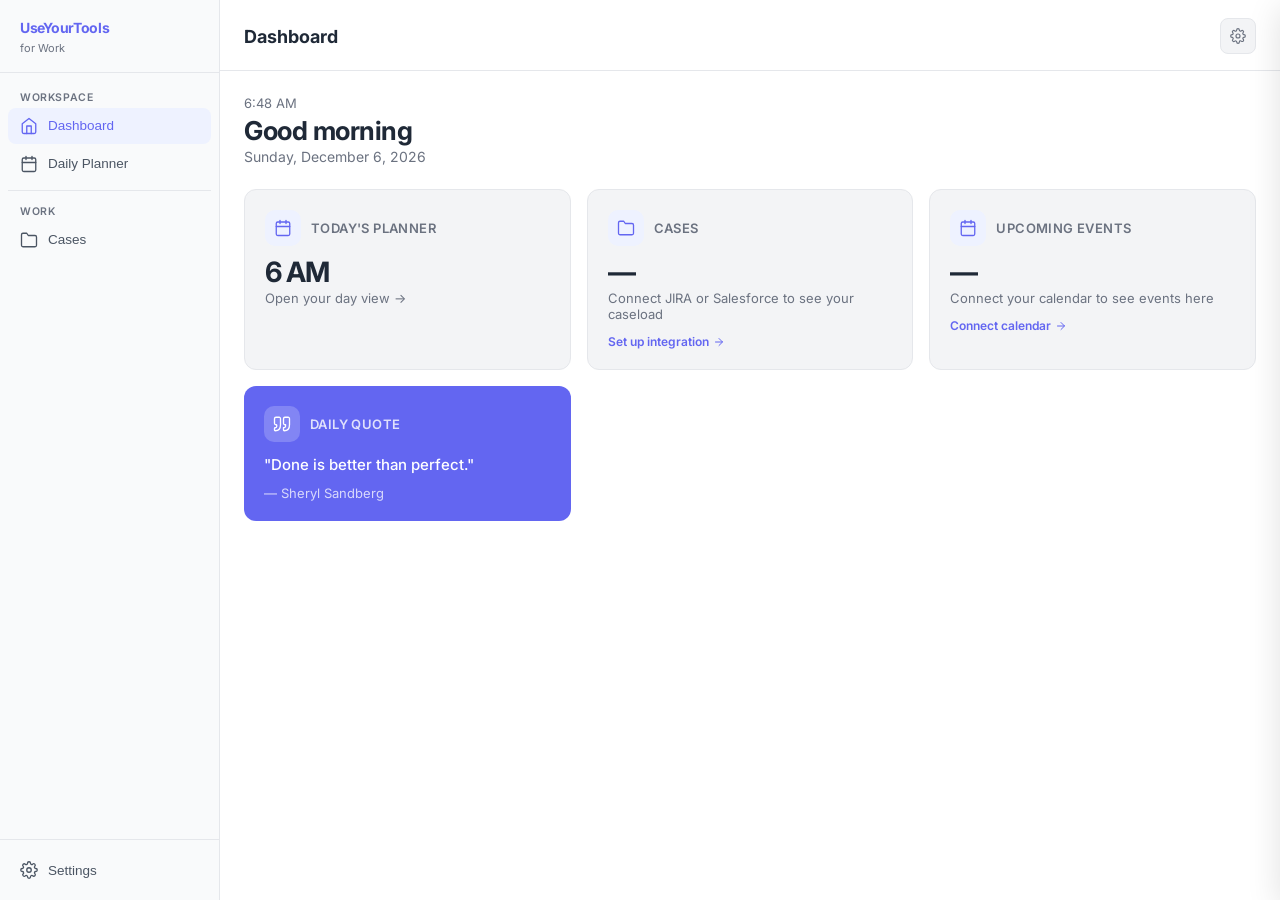
==== index.html @ 3e3adb5d "Initial MVP: Dashboard + Daily Planner" ====
<!DOCTYPE html>
<html lang="en">
<head>
  <meta charset="UTF-8">
  <meta name="viewport" content="width=device-width, initial-scale=1.0">
  <title>UseYourTools for Work</title>
  <meta name="description" content="A workday management tool — daily planner, cases, and calendar in one place.">
  <link rel="preconnect" href="https://fonts.googleapis.com">
  <link rel="preconnect" href="https://fonts.gstatic.com" crossorigin>
  <link href="https://fonts.googleapis.com/css2?family=Inter:wght@300;400;500;600;700&display=swap" rel="stylesheet">
  <link rel="stylesheet" href="css/styles.css">
</head>
<body data-theme="modern" data-dark="false">

<div class="app">

  <!-- =====================================================
       Sidebar Navigation
  ====================================================== -->
  <nav class="sidebar">

    <div class="sidebar-logo">
      <h1>UseYourTools</h1>
      <span>for Work</span>
    </div>

    <div class="sidebar-nav">

      <div class="nav-section-label">Workspace</div>

      <button class="nav-item active" data-screen="dashboard">
        <!-- home icon -->
        <svg viewBox="0 0 24 24"><path d="M3 9l9-7 9 7v11a2 2 0 01-2 2H5a2 2 0 01-2-2z"/><polyline points="9 22 9 12 15 12 15 22"/></svg>
        <span>Dashboard</span>
      </button>

      <button class="nav-item" data-screen="planner">
        <!-- calendar icon -->
        <svg viewBox="0 0 24 24"><rect x="3" y="4" width="18" height="18" rx="2" ry="2"/><line x1="16" y1="2" x2="16" y2="6"/><line x1="8" y1="2" x2="8" y2="6"/><line x1="3" y1="10" x2="21" y2="10"/></svg>
        <span>Daily Planner</span>
      </button>

      <div class="nav-divider"></div>
      <div class="nav-section-label">Work</div>

      <button class="nav-item" data-screen="cases">
        <!-- folder icon -->
        <svg viewBox="0 0 24 24"><path d="M22 19a2 2 0 01-2 2H4a2 2 0 01-2-2V5a2 2 0 012-2h5l2 3h9a2 2 0 012 2z"/></svg>
        <span>Cases</span>
      </button>

    </div>

    <div class="sidebar-bottom">
      <button class="nav-item" id="nav-settings-btn">
        <!-- gear icon -->
        <svg viewBox="0 0 24 24"><circle cx="12" cy="12" r="3"/><path d="M19.4 15a1.65 1.65 0 00.33 1.82l.06.06a2 2 0 010 2.83 2 2 0 01-2.83 0l-.06-.06a1.65 1.65 0 00-1.82-.33 1.65 1.65 0 00-1 1.51V21a2 2 0 01-4 0v-.09A1.65 1.65 0 009 19.4a1.65 1.65 0 00-1.82.33l-.06.06a2 2 0 01-2.83-2.83l.06-.06A1.65 1.65 0 004.68 15a1.65 1.65 0 00-1.51-1H3a2 2 0 010-4h.09A1.65 1.65 0 004.6 9a1.65 1.65 0 00-.33-1.82l-.06-.06a2 2 0 012.83-2.83l.06.06A1.65 1.65 0 009 4.68a1.65 1.65 0 001-1.51V3a2 2 0 014 0v.09a1.65 1.65 0 001 1.51 1.65 1.65 0 001.82-.33l.06-.06a2 2 0 012.83 2.83l-.06.06A1.65 1.65 0 0019.4 9a1.65 1.65 0 001.51 1H21a2 2 0 010 4h-.09a1.65 1.65 0 00-1.51 1z"/></svg>
        <span>Settings</span>
      </button>
    </div>

  </nav>

  <!-- =====================================================
       Main Content
  ====================================================== -->
  <main class="content">

    <!-- Dashboard -->
    <div id="screen-dashboard" class="screen">
      <div class="screen-header">
        <h2>Dashboard</h2>
        <div class="header-actions">
          <button class="icon-btn" id="settings-btn" title="Settings">
            <svg viewBox="0 0 24 24"><circle cx="12" cy="12" r="3"/><path d="M19.4 15a1.65 1.65 0 00.33 1.82l.06.06a2 2 0 010 2.83 2 2 0 01-2.83 0l-.06-.06a1.65 1.65 0 00-1.82-.33 1.65 1.65 0 00-1 1.51V21a2 2 0 01-4 0v-.09A1.65 1.65 0 009 19.4a1.65 1.65 0 00-1.82.33l-.06.06a2 2 0 01-2.83-2.83l.06-.06A1.65 1.65 0 004.68 15a1.65 1.65 0 00-1.51-1H3a2 2 0 010-4h.09A1.65 1.65 0 004.6 9a1.65 1.65 0 00-.33-1.82l-.06-.06a2 2 0 012.83-2.83l.06.06A1.65 1.65 0 009 4.68a1.65 1.65 0 001-1.51V3a2 2 0 014 0v.09a1.65 1.65 0 001 1.51 1.65 1.65 0 001.82-.33l.06-.06a2 2 0 012.83 2.83l-.06.06A1.65 1.65 0 0019.4 9a1.65 1.65 0 001.51 1H21a2 2 0 010 4h-.09a1.65 1.65 0 00-1.51 1z"/></svg>
          </button>
        </div>
      </div>
      <div class="screen-body">
        <div id="dash-content"></div>
      </div>
    </div>

    <!-- Daily Planner -->
    <div id="screen-planner" class="screen">
      <div class="screen-header">
        <h2>Daily Planner</h2>
      </div>
      <!-- Day navigation bar -->
      <div class="planner-nav">
        <button class="planner-nav-btn" id="planner-prev" title="Previous day">
          <svg viewBox="0 0 24 24"><polyline points="15 18 9 12 15 6"/></svg>
        </button>
        <div class="planner-date" id="planner-nav-date">
          <!-- filled by JS -->
        </div>
        <button class="planner-today-btn" id="planner-today-btn">Today</button>
        <button class="planner-nav-btn" id="planner-next" title="Next day">
          <svg viewBox="0 0 24 24"><polyline points="9 18 15 12 9 6"/></svg>
        </button>
      </div>
      <!-- Time blocks -->
      <div class="planner-body" id="planner-blocks">
        <!-- filled by JS -->
      </div>
    </div>

    <!-- Cases (placeholder) -->
    <div id="screen-cases" class="screen">
      <div class="screen-header">
        <h2>Cases</h2>
      </div>
      <div class="coming-soon">
        <div class="coming-soon-icon">
          <svg viewBox="0 0 24 24"><path d="M22 19a2 2 0 01-2 2H4a2 2 0 01-2-2V5a2 2 0 012-2h5l2 3h9a2 2 0 012 2z"/></svg>
        </div>
        <h3>Cases coming soon</h3>
        <p>
          Your caseload from JIRA and Salesforce will appear here — with status,
          priority, and due dates synced directly into your daily planner.
        </p>
        <div class="integration-chips">
          <div class="chip">JIRA</div>
          <div class="chip">Salesforce</div>
          <div class="chip">Gmail</div>
          <div class="chip">Google Calendar</div>
          <div class="chip">Outlook</div>
        </div>
        <button class="connect-btn" onclick="openSettings()">
          <svg width="14" height="14" viewBox="0 0 24 24" stroke="white" fill="none" stroke-width="2.5" stroke-linecap="round" stroke-linejoin="round"><circle cx="12" cy="12" r="3"/><path d="M19.4 15a1.65 1.65 0 00.33 1.82l.06.06a2 2 0 010 2.83 2 2 0 01-2.83 0l-.06-.06a1.65 1.65 0 00-1.82-.33 1.65 1.65 0 00-1 1.51V21a2 2 0 01-4 0v-.09A1.65 1.65 0 009 19.4a1.65 1.65 0 00-1.82.33l-.06.06a2 2 0 01-2.83-2.83l.06-.06A1.65 1.65 0 004.68 15a1.65 1.65 0 00-1.51-1H3a2 2 0 010-4h.09A1.65 1.65 0 004.6 9a1.65 1.65 0 00-.33-1.82l-.06-.06a2 2 0 012.83-2.83l.06.06A1.65 1.65 0 009 4.68a1.65 1.65 0 001-1.51V3a2 2 0 014 0v.09a1.65 1.65 0 001 1.51 1.65 1.65 0 001.82-.33l.06-.06a2 2 0 012.83 2.83l-.06.06A1.65 1.65 0 0019.4 9a1.65 1.65 0 001.51 1H21a2 2 0 010 4h-.09a1.65 1.65 0 00-1.51 1z"/></svg>
          Open Settings
        </button>
      </div>
    </div>

  </main>

</div>

<!-- =====================================================
     Settings Panel (slide-in from right)
====================================================== -->
<div class="overlay" id="settings-overlay"></div>
<div class="settings-panel" id="settings-panel">
  <div class="settings-header">
    <h3>Settings</h3>
    <button class="settings-close" id="settings-close">
      <svg viewBox="0 0 24 24"><line x1="18" y1="6" x2="6" y2="18"/><line x1="6" y1="6" x2="18" y2="18"/></svg>
    </button>
  </div>
  <div class="settings-body" id="settings-body">
    <!-- filled by JS -->
  </div>
</div>

<script src="js/preferences.js"></script>
<script src="js/app.js"></script>

</body>
</html>
---- css/styles.css ----
/* ============================================================
   CSS Custom Properties — all 5 themes
   ============================================================ */

:root {
  --font: 'Inter', -apple-system, BlinkMacSystemFont, sans-serif;
  --radius: 12px;
  --radius-sm: 8px;
  --sidebar-width: 220px;
  --transition: 0.2s ease;
  --shadow: 0 1px 3px rgba(0,0,0,0.08), 0 4px 16px rgba(0,0,0,0.06);
  --shadow-lg: 0 8px 32px rgba(0,0,0,0.12);
}

/* Modern (default) */
[data-theme="modern"] {
  --primary:        #6366F1;
  --primary-light:  #EEF2FF;
  --secondary:      #EC4899;
  --accent:         #8B5CF6;
  --bg:             #FFFFFF;
  --surface:        #F3F4F6;
  --surface2:       #E5E7EB;
  --text:           #1F2937;
  --text-secondary: #6B7280;
  --border:         #E5E7EB;
  --sidebar-bg:     #F9FAFB;
  --sidebar-text:   #4B5563;
  --sidebar-active: #6366F1;
  --sidebar-active-bg: #EEF2FF;
}

[data-theme="modern"][data-dark="true"] {
  --primary:        #818CF8;
  --primary-light:  #1E1B4B;
  --secondary:      #F472B6;
  --accent:         #A78BFA;
  --bg:             #111827;
  --surface:        #1F2937;
  --surface2:       #374151;
  --text:           #F3F4F6;
  --text-secondary: #D1D5DB;
  --border:         #374151;
  --sidebar-bg:     #1F2937;
  --sidebar-text:   #9CA3AF;
  --sidebar-active: #818CF8;
  --sidebar-active-bg: #1E1B4B;
}

/* Earth-Tone */
[data-theme="earth"] {
  --primary:        #8C6A4A;
  --primary-light:  #FFF0E0;
  --secondary:      #D2B48C;
  --accent:         #A0826D;
  --bg:             #FFF8E7;
  --surface:        #FFE4B5;
  --surface2:       #D2B48C;
  --text:           #2C1810;
  --text-secondary: #6B4423;
  --border:         #D2B48C;
  --sidebar-bg:     #FFF0E0;
  --sidebar-text:   #6B4423;
  --sidebar-active: #8C6A4A;
  --sidebar-active-bg: #FFE4B5;
}

/* Cheerful Nature */
[data-theme="nature"] {
  --primary:        #5A8A6A;
  --primary-light:  #E8F5E9;
  --secondary:      #A8D5BA;
  --accent:         #7BA08A;
  --bg:             #FFFFFF;
  --surface:        #C8E6C9;
  --surface2:       #A8D5BA;
  --text:           #1B5E20;
  --text-secondary: #4CAF50;
  --border:         #A8D5BA;
  --sidebar-bg:     #E8F5E9;
  --sidebar-text:   #2E7D32;
  --sidebar-active: #5A8A6A;
  --sidebar-active-bg: #C8E6C9;
}

/* Sunny Sky */
[data-theme="sunny"] {
  --primary:        #D4A574;
  --primary-light:  #FFFDE7;
  --secondary:      #F5DEB3;
  --accent:         #DAA520;
  --bg:             #FFFAF0;
  --surface:        #FFE4B5;
  --surface2:       #FFD700;
  --text:           #8B4513;
  --text-secondary: #CD853F;
  --border:         #FFD700;
  --sidebar-bg:     #FFFDE7;
  --sidebar-text:   #B8860B;
  --sidebar-active: #D4A574;
  --sidebar-active-bg: #FFE4B5;
}

/* Imagination Run Wild */
[data-theme="purple"] {
  --primary:        #9B6FA8;
  --primary-light:  #F3E5F5;
  --secondary:      #D8BFD8;
  --accent:         #BA55D3;
  --bg:             #FFFFFF;
  --surface:        #E8D5E8;
  --surface2:       #D8BFD8;
  --text:           #4B0082;
  --text-secondary: #9370DB;
  --border:         #D8BFD8;
  --sidebar-bg:     #F3E5F5;
  --sidebar-text:   #6A1B9A;
  --sidebar-active: #9B6FA8;
  --sidebar-active-bg: #E8D5E8;
}

/* ============================================================
   Reset & Base
   ============================================================ */

*, *::before, *::after { box-sizing: border-box; margin: 0; padding: 0; }

html, body {
  height: 100%;
  font-family: var(--font);
  font-size: 15px;
  background: var(--bg);
  color: var(--text);
  transition: background var(--transition), color var(--transition);
  -webkit-font-smoothing: antialiased;
}

/* ============================================================
   App Shell
   ============================================================ */

.app {
  display: flex;
  height: 100vh;
  overflow: hidden;
}

/* ============================================================
   Sidebar
   ============================================================ */

.sidebar {
  width: var(--sidebar-width);
  background: var(--sidebar-bg);
  border-right: 1px solid var(--border);
  display: flex;
  flex-direction: column;
  flex-shrink: 0;
  transition: background var(--transition), border-color var(--transition);
  z-index: 10;
}

.sidebar-logo {
  padding: 20px 20px 16px;
  border-bottom: 1px solid var(--border);
}

.sidebar-logo h1 {
  font-size: 14px;
  font-weight: 700;
  color: var(--primary);
  letter-spacing: -0.3px;
  line-height: 1.2;
}

.sidebar-logo span {
  font-size: 11px;
  color: var(--text-secondary);
  font-weight: 400;
}

.sidebar-nav {
  flex: 1;
  padding: 12px 8px;
  display: flex;
  flex-direction: column;
  gap: 2px;
  overflow-y: auto;
}

.nav-item {
  display: flex;
  align-items: center;
  gap: 10px;
  padding: 9px 12px;
  border-radius: var(--radius-sm);
  cursor: pointer;
  color: var(--sidebar-text);
  font-size: 13.5px;
  font-weight: 500;
  transition: background var(--transition), color var(--transition);
  border: none;
  background: none;
  width: 100%;
  text-align: left;
  user-select: none;
}

.nav-item:hover {
  background: var(--surface);
  color: var(--text);
}

.nav-item.active {
  background: var(--sidebar-active-bg);
  color: var(--sidebar-active);
}

.nav-item svg {
  width: 18px;
  height: 18px;
  flex-shrink: 0;
  stroke: currentColor;
  fill: none;
  stroke-width: 1.75;
  stroke-linecap: round;
  stroke-linejoin: round;
}

.nav-divider {
  height: 1px;
  background: var(--border);
  margin: 6px 0;
}

.nav-section-label {
  font-size: 10.5px;
  font-weight: 600;
  color: var(--text-secondary);
  text-transform: uppercase;
  letter-spacing: 0.6px;
  padding: 6px 12px 2px;
}

.sidebar-bottom {
  padding: 12px 8px;
  border-top: 1px solid var(--border);
}

/* ============================================================
   Main Content
   ============================================================ */

.content {
  flex: 1;
  overflow: hidden;
  display: flex;
  flex-direction: column;
  background: var(--bg);
  transition: background var(--transition);
}

.screen {
  display: none;
  flex-direction: column;
  height: 100%;
  overflow: hidden;
}

.screen.active {
  display: flex;
}

/* ============================================================
   Screen Header
   ============================================================ */

.screen-header {
  display: flex;
  align-items: center;
  gap: 12px;
  padding: 18px 24px 16px;
  border-bottom: 1px solid var(--border);
  background: var(--bg);
  flex-shrink: 0;
  transition: background var(--transition), border-color var(--transition);
}

.screen-header h2 {
  font-size: 18px;
  font-weight: 700;
  color: var(--text);
  flex: 1;
}

.screen-header .header-actions {
  display: flex;
  gap: 8px;
}

.icon-btn {
  width: 36px;
  height: 36px;
  border-radius: var(--radius-sm);
  border: 1px solid var(--border);
  background: var(--surface);
  color: var(--text-secondary);
  display: flex;
  align-items: center;
  justify-content: center;
  cursor: pointer;
  transition: all var(--transition);
}

.icon-btn:hover {
  background: var(--primary-light);
  color: var(--primary);
  border-color: var(--primary);
}

.icon-btn svg {
  width: 16px;
  height: 16px;
  stroke: currentColor;
  fill: none;
  stroke-width: 1.75;
  stroke-linecap: round;
  stroke-linejoin: round;
}

/* ============================================================
   Screen Body
   ============================================================ */

.screen-body {
  flex: 1;
  overflow-y: auto;
  padding: 24px;
}

/* ============================================================
   Dashboard
   ============================================================ */

.dashboard-greeting {
  margin-bottom: 24px;
}

.dashboard-greeting .time-display {
  font-size: 13px;
  color: var(--text-secondary);
  font-weight: 400;
  margin-bottom: 4px;
}

.dashboard-greeting h3 {
  font-size: 26px;
  font-weight: 700;
  color: var(--text);
  letter-spacing: -0.5px;
}

.dashboard-greeting .date-display {
  font-size: 14px;
  color: var(--text-secondary);
  margin-top: 2px;
}

.dashboard-cards {
  display: grid;
  grid-template-columns: repeat(auto-fill, minmax(280px, 1fr));
  gap: 16px;
  margin-bottom: 24px;
}

.dash-card {
  background: var(--surface);
  border: 1px solid var(--border);
  border-radius: var(--radius);
  padding: 20px;
  cursor: pointer;
  transition: all var(--transition);
  position: relative;
  overflow: hidden;
}

.dash-card:hover {
  border-color: var(--primary);
  box-shadow: var(--shadow);
  transform: translateY(-1px);
}

.dash-card-header {
  display: flex;
  align-items: center;
  gap: 10px;
  margin-bottom: 12px;
}

.dash-card-icon {
  width: 36px;
  height: 36px;
  border-radius: 10px;
  background: var(--primary-light);
  display: flex;
  align-items: center;
  justify-content: center;
  flex-shrink: 0;
}

.dash-card-icon svg {
  width: 18px;
  height: 18px;
  stroke: var(--primary);
  fill: none;
  stroke-width: 1.75;
  stroke-linecap: round;
  stroke-linejoin: round;
}

.dash-card-title {
  font-size: 13px;
  font-weight: 600;
  color: var(--text-secondary);
  text-transform: uppercase;
  letter-spacing: 0.4px;
}

.dash-card-value {
  font-size: 28px;
  font-weight: 700;
  color: var(--text);
  letter-spacing: -1px;
  line-height: 1;
  margin-bottom: 4px;
}

.dash-card-sub {
  font-size: 13px;
  color: var(--text-secondary);
}

.dash-card-action {
  font-size: 12px;
  color: var(--primary);
  font-weight: 600;
  margin-top: 12px;
  display: flex;
  align-items: center;
  gap: 4px;
}

.dash-card-action svg {
  width: 12px;
  height: 12px;
  stroke: currentColor;
  fill: none;
  stroke-width: 2;
  stroke-linecap: round;
  stroke-linejoin: round;
  flex-shrink: 0;
}

.quote-card {
  background: var(--primary);
  border: none;
  color: white;
  cursor: default;
}

.quote-card:hover {
  transform: none;
  box-shadow: var(--shadow);
}

.quote-card .dash-card-icon {
  background: rgba(255,255,255,0.2);
}

.quote-card .dash-card-icon svg {
  stroke: white;
}

.quote-card .dash-card-value {
  color: white;
  font-size: 15px;
  font-weight: 500;
  letter-spacing: 0;
  line-height: 1.5;
}

.quote-card .dash-card-sub {
  color: rgba(255,255,255,0.75);
  margin-top: 8px;
}

/* Upcoming events list */

.section-title {
  font-size: 14px;
  font-weight: 700;
  color: var(--text);
  margin-bottom: 12px;
  display: flex;
  align-items: center;
  gap: 8px;
}

.section-title span {
  flex: 1;
}

.badge {
  font-size: 11px;
  font-weight: 600;
  padding: 2px 8px;
  border-radius: 99px;
  background: var(--primary-light);
  color: var(--primary);
}

.empty-state {
  background: var(--surface);
  border: 1px dashed var(--border);
  border-radius: var(--radius);
  padding: 32px 24px;
  text-align: center;
  color: var(--text-secondary);
}

.empty-state svg {
  width: 36px;
  height: 36px;
  stroke: var(--border);
  fill: none;
  stroke-width: 1.5;
  stroke-linecap: round;
  stroke-linejoin: round;
  margin-bottom: 10px;
}

.empty-state p {
  font-size: 13px;
  line-height: 1.5;
}

.connect-btn {
  display: inline-flex;
  align-items: center;
  gap: 6px;
  margin-top: 12px;
  padding: 8px 16px;
  border-radius: var(--radius-sm);
  background: var(--primary);
  color: white;
  font-size: 13px;
  font-weight: 600;
  border: none;
  cursor: pointer;
  transition: opacity var(--transition);
}

.connect-btn:hover { opacity: 0.88; }

/* ============================================================
   Daily Planner
   ============================================================ */

.planner-nav {
  display: flex;
  align-items: center;
  gap: 12px;
  padding: 14px 24px;
  background: var(--surface);
  border-bottom: 1px solid var(--border);
  flex-shrink: 0;
}

.planner-nav-btn {
  width: 34px;
  height: 34px;
  border-radius: var(--radius-sm);
  border: 1px solid var(--border);
  background: var(--bg);
  color: var(--text);
  display: flex;
  align-items: center;
  justify-content: center;
  cursor: pointer;
  transition: all var(--transition);
  flex-shrink: 0;
}

.planner-nav-btn:hover {
  background: var(--primary);
  border-color: var(--primary);
  color: white;
}

.planner-nav-btn svg {
  width: 15px;
  height: 15px;
  stroke: currentColor;
  fill: none;
  stroke-width: 2;
  stroke-linecap: round;
  stroke-linejoin: round;
}

.planner-date {
  flex: 1;
  text-align: center;
  font-size: 15px;
  font-weight: 700;
  color: var(--text);
}

.planner-date .day-name {
  display: block;
  font-size: 12px;
  font-weight: 500;
  color: var(--text-secondary);
  margin-top: 1px;
}

.planner-today-btn {
  padding: 6px 14px;
  border-radius: var(--radius-sm);
  border: 1px solid var(--primary);
  background: var(--primary-light);
  color: var(--primary);
  font-size: 12px;
  font-weight: 600;
  cursor: pointer;
  transition: all var(--transition);
  white-space: nowrap;
}

.planner-today-btn:hover {
  background: var(--primary);
  color: white;
}

.planner-body {
  flex: 1;
  overflow-y: auto;
  padding: 0;
}

.time-block {
  display: flex;
  border-bottom: 1px solid var(--border);
  min-height: 60px;
  transition: background var(--transition);
}

.time-block:hover {
  background: var(--surface);
}

.time-block.current-hour {
  background: var(--primary-light);
  border-left: 3px solid var(--primary);
}

.time-label {
  width: 72px;
  flex-shrink: 0;
  padding: 12px 12px 0 16px;
  font-size: 12px;
  font-weight: 600;
  color: var(--text-secondary);
  border-right: 1px solid var(--border);
  position: relative;
  user-select: none;
}

.time-block.current-hour .time-label {
  color: var(--primary);
}

.time-block-content {
  flex: 1;
  padding: 10px 16px;
  display: flex;
  flex-direction: column;
  gap: 6px;
}

.time-block-notes {
  width: 100%;
  border: none;
  background: transparent;
  color: var(--text);
  font-family: var(--font);
  font-size: 13.5px;
  line-height: 1.5;
  resize: none;
  outline: none;
  min-height: 38px;
  padding: 0;
}

.time-block-notes::placeholder {
  color: var(--text-secondary);
  opacity: 0.5;
}

/* ============================================================
   Cases Screen (placeholder)
   ============================================================ */

.coming-soon {
  display: flex;
  flex-direction: column;
  align-items: center;
  justify-content: center;
  height: 100%;
  padding: 40px;
  text-align: center;
  gap: 16px;
}

.coming-soon-icon {
  width: 72px;
  height: 72px;
  border-radius: 20px;
  background: var(--primary-light);
  display: flex;
  align-items: center;
  justify-content: center;
}

.coming-soon-icon svg {
  width: 36px;
  height: 36px;
  stroke: var(--primary);
  fill: none;
  stroke-width: 1.5;
  stroke-linecap: round;
  stroke-linejoin: round;
}

.coming-soon h3 {
  font-size: 20px;
  font-weight: 700;
  color: var(--text);
}

.coming-soon p {
  font-size: 14px;
  color: var(--text-secondary);
  max-width: 360px;
  line-height: 1.6;
}

.integration-chips {
  display: flex;
  gap: 10px;
  flex-wrap: wrap;
  justify-content: center;
  margin-top: 8px;
}

.chip {
  padding: 6px 14px;
  border-radius: 99px;
  border: 1.5px solid var(--border);
  font-size: 13px;
  font-weight: 600;
  color: var(--text-secondary);
  background: var(--surface);
}

/* ============================================================
   Settings Panel
   ============================================================ */

.overlay {
  position: fixed;
  inset: 0;
  background: rgba(0,0,0,0.3);
  z-index: 100;
  opacity: 0;
  pointer-events: none;
  transition: opacity 0.25s ease;
  backdrop-filter: blur(2px);
}

.overlay.open {
  opacity: 1;
  pointer-events: all;
}

.settings-panel {
  position: fixed;
  top: 0;
  right: 0;
  width: 360px;
  height: 100vh;
  background: var(--bg);
  border-left: 1px solid var(--border);
  z-index: 101;
  display: flex;
  flex-direction: column;
  transform: translateX(100%);
  transition: transform 0.25s ease, background var(--transition), border-color var(--transition);
  box-shadow: var(--shadow-lg);
}

.settings-panel.open {
  transform: translateX(0);
}

.settings-header {
  display: flex;
  align-items: center;
  gap: 12px;
  padding: 18px 20px 16px;
  border-bottom: 1px solid var(--border);
  flex-shrink: 0;
}

.settings-header h3 {
  font-size: 16px;
  font-weight: 700;
  color: var(--text);
  flex: 1;
}

.settings-close {
  width: 32px;
  height: 32px;
  border-radius: 8px;
  border: 1px solid var(--border);
  background: var(--surface);
  color: var(--text-secondary);
  display: flex;
  align-items: center;
  justify-content: center;
  cursor: pointer;
  transition: all var(--transition);
}

.settings-close:hover {
  background: #FEE2E2;
  border-color: #FCA5A5;
  color: #DC2626;
}

.settings-close svg {
  width: 14px;
  height: 14px;
  stroke: currentColor;
  fill: none;
  stroke-width: 2.5;
  stroke-linecap: round;
  stroke-linejoin: round;
}

.settings-body {
  flex: 1;
  overflow-y: auto;
  padding: 20px;
}

.settings-section {
  margin-bottom: 28px;
}

.settings-section-title {
  font-size: 11px;
  font-weight: 700;
  text-transform: uppercase;
  letter-spacing: 0.7px;
  color: var(--text-secondary);
  margin-bottom: 14px;
  padding-bottom: 8px;
  border-bottom: 1px solid var(--border);
}

.settings-row {
  display: flex;
  align-items: center;
  gap: 12px;
  padding: 10px 0;
  border-bottom: 1px solid var(--border);
}

.settings-row:last-child {
  border-bottom: none;
}

.settings-label {
  flex: 1;
  font-size: 14px;
  font-weight: 500;
  color: var(--text);
}

.settings-sublabel {
  font-size: 12px;
  color: var(--text-secondary);
  font-weight: 400;
  display: block;
  margin-top: 1px;
}

/* Toggle switch */
.toggle {
  position: relative;
  width: 44px;
  height: 26px;
  flex-shrink: 0;
}

.toggle input {
  opacity: 0;
  width: 0;
  height: 0;
  position: absolute;
}

.toggle-track {
  position: absolute;
  inset: 0;
  background: var(--surface2);
  border-radius: 99px;
  cursor: pointer;
  transition: background 0.2s ease;
}

.toggle input:checked + .toggle-track {
  background: var(--primary);
}

.toggle-track::after {
  content: '';
  position: absolute;
  left: 3px;
  top: 3px;
  width: 20px;
  height: 20px;
  border-radius: 50%;
  background: white;
  box-shadow: 0 1px 3px rgba(0,0,0,0.15);
  transition: transform 0.2s ease;
}

.toggle input:checked + .toggle-track::after {
  transform: translateX(18px);
}

/* Select & input */
.settings-select,
.settings-input {
  background: var(--surface);
  border: 1px solid var(--border);
  border-radius: var(--radius-sm);
  color: var(--text);
  font-family: var(--font);
  font-size: 13px;
  padding: 6px 10px;
  outline: none;
  transition: border-color var(--transition);
  flex-shrink: 0;
}

.settings-select { min-width: 130px; cursor: pointer; }
.settings-input  { width: 80px; }

.settings-select:focus,
.settings-input:focus {
  border-color: var(--primary);
}

/* Color scheme picker */
.theme-swatches {
  display: flex;
  gap: 8px;
  flex-wrap: wrap;
  margin-top: 8px;
}

.theme-swatch {
  width: 40px;
  height: 40px;
  border-radius: 10px;
  cursor: pointer;
  border: 2.5px solid transparent;
  transition: all 0.15s ease;
  display: flex;
  align-items: center;
  justify-content: center;
  position: relative;
}

.theme-swatch:hover {
  transform: scale(1.08);
}

.theme-swatch.selected {
  border-color: var(--text);
}

.theme-swatch::after {
  content: '✓';
  color: white;
  font-size: 16px;
  font-weight: 700;
  opacity: 0;
  text-shadow: 0 1px 2px rgba(0,0,0,0.4);
}

.theme-swatch.selected::after {
  opacity: 1;
}

.theme-swatch-label {
  font-size: 11px;
  color: var(--text-secondary);
  text-align: center;
  margin-top: 4px;
}

.theme-option {
  display: flex;
  flex-direction: column;
  align-items: center;
  gap: 2px;
  cursor: pointer;
}

/* Time input */
.time-input-row {
  display: flex;
  align-items: center;
  gap: 8px;
}

/* ============================================================
   Utility
   ============================================================ */

.hidden { display: none !important; }

.mt-4  { margin-top: 4px; }
.mt-8  { margin-top: 8px; }
.mt-16 { margin-top: 16px; }

/* ============================================================
   Responsive — narrow sidebar on small screens
   ============================================================ */

@media (max-width: 768px) {
  :root { --sidebar-width: 56px; }

  .sidebar-logo h1,
  .sidebar-logo span,
  .nav-item span,
  .nav-section-label,
  .nav-divider { display: none; }

  .sidebar-logo { padding: 14px 10px; }

  .nav-item { padding: 10px; justify-content: center; }

  .screen-body { padding: 16px; }

  .settings-panel { width: min(360px, 100vw); }

  .dashboard-cards { grid-template-columns: 1fr; }
}

/* ============================================================
   Scrollbar
   ============================================================ */

::-webkit-scrollbar { width: 6px; }
::-webkit-scrollbar-track { background: transparent; }
::-webkit-scrollbar-thumb {
  background: var(--border);
  border-radius: 99px;
}
::-webkit-scrollbar-thumb:hover { background: var(--text-secondary); }
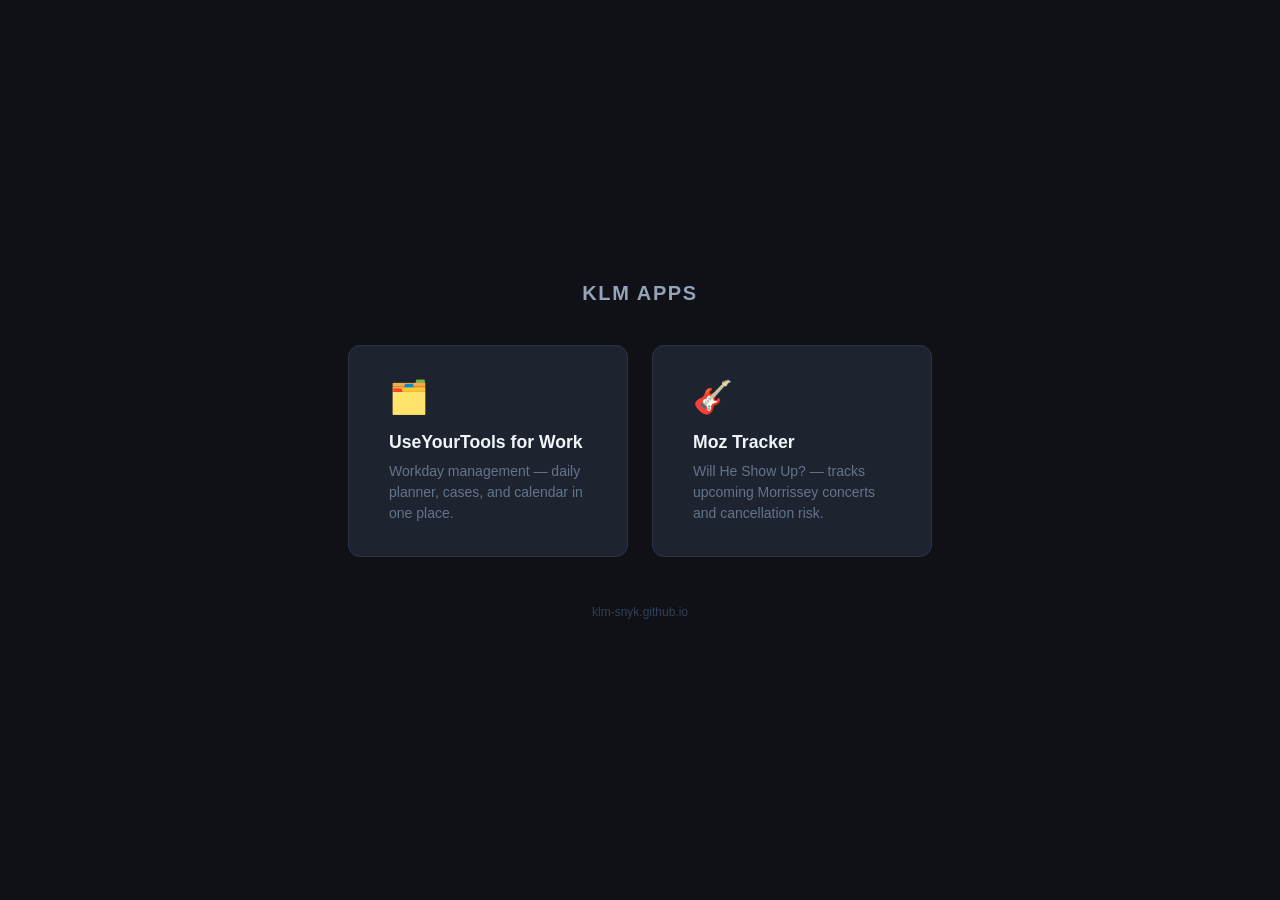
==== commit aa7c4e25: "Add root index page linking to all apps" ====
--- a/index.html
+++ b/index.html
@@ -1,160 +1,99 @@
 <!DOCTYPE html>
 <html lang="en">
 <head>
-  <meta charset="UTF-8">
-  <meta name="viewport" content="width=device-width, initial-scale=1.0">
-  <title>UseYourTools for Work</title>
-  <meta name="description" content="A workday management tool — daily planner, cases, and calendar in one place.">
-  <link rel="preconnect" href="https://fonts.googleapis.com">
-  <link rel="preconnect" href="https://fonts.gstatic.com" crossorigin>
-  <link href="https://fonts.googleapis.com/css2?family=Inter:wght@300;400;500;600;700&display=swap" rel="stylesheet">
-  <link rel="stylesheet" href="css/styles.css">
+  <meta charset="UTF-8" />
+  <meta name="viewport" content="width=device-width, initial-scale=1.0" />
+  <title>KLM Apps</title>
+  <style>
+    *, *::before, *::after { box-sizing: border-box; margin: 0; padding: 0; }
+
+    body {
+      font-family: -apple-system, BlinkMacSystemFont, "Inter", "Segoe UI", sans-serif;
+      background: #0f1117;
+      color: #e2e8f0;
+      min-height: 100vh;
+      display: flex;
+      flex-direction: column;
+      align-items: center;
+      justify-content: center;
+      padding: 2rem;
+    }
+
+    h1 {
+      font-size: 1.25rem;
+      font-weight: 600;
+      letter-spacing: 0.08em;
+      text-transform: uppercase;
+      color: #94a3b8;
+      margin-bottom: 2.5rem;
+    }
+
+    .apps {
+      display: flex;
+      gap: 1.5rem;
+      flex-wrap: wrap;
+      justify-content: center;
+    }
+
+    .card {
+      background: #1e2330;
+      border: 1px solid #2d3448;
+      border-radius: 12px;
+      padding: 2rem 2.5rem;
+      width: 280px;
+      text-decoration: none;
+      color: inherit;
+      transition: border-color 0.2s, transform 0.2s, box-shadow 0.2s;
+    }
+
+    .card:hover {
+      border-color: #4f6ef7;
+      transform: translateY(-3px);
+      box-shadow: 0 8px 32px rgba(79, 110, 247, 0.15);
+    }
+
+    .card-icon {
+      font-size: 2rem;
+      margin-bottom: 1rem;
+    }
+
+    .card-title {
+      font-size: 1.1rem;
+      font-weight: 600;
+      margin-bottom: 0.5rem;
+      color: #f1f5f9;
+    }
+
+    .card-desc {
+      font-size: 0.875rem;
+      color: #64748b;
+      line-height: 1.5;
+    }
+
+    footer {
+      margin-top: 3rem;
+      font-size: 0.75rem;
+      color: #334155;
+    }
+  </style>
 </head>
-<body data-theme="modern" data-dark="false">
+<body>
+  <h1>KLM Apps</h1>
 
-<div class="app">
+  <div class="apps">
+    <a class="card" href="./UseYourTools/">
+      <div class="card-icon">🗂️</div>
+      <div class="card-title">UseYourTools for Work</div>
+      <div class="card-desc">Workday management — daily planner, cases, and calendar in one place.</div>
+    </a>
 
-  <!-- =====================================================
-       Sidebar Navigation
-  ====================================================== -->
-  <nav class="sidebar">
+    <a class="card" href="./moztracker/">
+      <div class="card-icon">🎸</div>
+      <div class="card-title">Moz Tracker</div>
+      <div class="card-desc">Will He Show Up? — tracks upcoming Morrissey concerts and cancellation risk.</div>
+    </a>
+  </div>
 
-    <div class="sidebar-logo">
-      <h1>UseYourTools</h1>
-      <span>for Work</span>
-    </div>
-
-    <div class="sidebar-nav">
-
-      <div class="nav-section-label">Workspace</div>
-
-      <button class="nav-item active" data-screen="dashboard">
-        <!-- home icon -->
-        <svg viewBox="0 0 24 24"><path d="M3 9l9-7 9 7v11a2 2 0 01-2 2H5a2 2 0 01-2-2z"/><polyline points="9 22 9 12 15 12 15 22"/></svg>
-        <span>Dashboard</span>
-      </button>
-
-      <button class="nav-item" data-screen="planner">
-        <!-- calendar icon -->
-        <svg viewBox="0 0 24 24"><rect x="3" y="4" width="18" height="18" rx="2" ry="2"/><line x1="16" y1="2" x2="16" y2="6"/><line x1="8" y1="2" x2="8" y2="6"/><line x1="3" y1="10" x2="21" y2="10"/></svg>
-        <span>Daily Planner</span>
-      </button>
-
-      <div class="nav-divider"></div>
-      <div class="nav-section-label">Work</div>
-
-      <button class="nav-item" data-screen="cases">
-        <!-- folder icon -->
-        <svg viewBox="0 0 24 24"><path d="M22 19a2 2 0 01-2 2H4a2 2 0 01-2-2V5a2 2 0 012-2h5l2 3h9a2 2 0 012 2z"/></svg>
-        <span>Cases</span>
-      </button>
-
-    </div>
-
-    <div class="sidebar-bottom">
-      <button class="nav-item" id="nav-settings-btn">
-        <!-- gear icon -->
-        <svg viewBox="0 0 24 24"><circle cx="12" cy="12" r="3"/><path d="M19.4 15a1.65 1.65 0 00.33 1.82l.06.06a2 2 0 010 2.83 2 2 0 01-2.83 0l-.06-.06a1.65 1.65 0 00-1.82-.33 1.65 1.65 0 00-1 1.51V21a2 2 0 01-4 0v-.09A1.65 1.65 0 009 19.4a1.65 1.65 0 00-1.82.33l-.06.06a2 2 0 01-2.83-2.83l.06-.06A1.65 1.65 0 004.68 15a1.65 1.65 0 00-1.51-1H3a2 2 0 010-4h.09A1.65 1.65 0 004.6 9a1.65 1.65 0 00-.33-1.82l-.06-.06a2 2 0 012.83-2.83l.06.06A1.65 1.65 0 009 4.68a1.65 1.65 0 001-1.51V3a2 2 0 014 0v.09a1.65 1.65 0 001 1.51 1.65 1.65 0 001.82-.33l.06-.06a2 2 0 012.83 2.83l-.06.06A1.65 1.65 0 0019.4 9a1.65 1.65 0 001.51 1H21a2 2 0 010 4h-.09a1.65 1.65 0 00-1.51 1z"/></svg>
-        <span>Settings</span>
-      </button>
-    </div>
-
-  </nav>
-
-  <!-- =====================================================
-       Main Content
-  ====================================================== -->
-  <main class="content">
-
-    <!-- Dashboard -->
-    <div id="screen-dashboard" class="screen">
-      <div class="screen-header">
-        <h2>Dashboard</h2>
-        <div class="header-actions">
-          <button class="icon-btn" id="settings-btn" title="Settings">
-            <svg viewBox="0 0 24 24"><circle cx="12" cy="12" r="3"/><path d="M19.4 15a1.65 1.65 0 00.33 1.82l.06.06a2 2 0 010 2.83 2 2 0 01-2.83 0l-.06-.06a1.65 1.65 0 00-1.82-.33 1.65 1.65 0 00-1 1.51V21a2 2 0 01-4 0v-.09A1.65 1.65 0 009 19.4a1.65 1.65 0 00-1.82.33l-.06.06a2 2 0 01-2.83-2.83l.06-.06A1.65 1.65 0 004.68 15a1.65 1.65 0 00-1.51-1H3a2 2 0 010-4h.09A1.65 1.65 0 004.6 9a1.65 1.65 0 00-.33-1.82l-.06-.06a2 2 0 012.83-2.83l.06.06A1.65 1.65 0 009 4.68a1.65 1.65 0 001-1.51V3a2 2 0 014 0v.09a1.65 1.65 0 001 1.51 1.65 1.65 0 001.82-.33l.06-.06a2 2 0 012.83 2.83l-.06.06A1.65 1.65 0 0019.4 9a1.65 1.65 0 001.51 1H21a2 2 0 010 4h-.09a1.65 1.65 0 00-1.51 1z"/></svg>
-          </button>
-        </div>
-      </div>
-      <div class="screen-body">
-        <div id="dash-content"></div>
-      </div>
-    </div>
-
-    <!-- Daily Planner -->
-    <div id="screen-planner" class="screen">
-      <div class="screen-header">
-        <h2>Daily Planner</h2>
-      </div>
-      <!-- Day navigation bar -->
-      <div class="planner-nav">
-        <button class="planner-nav-btn" id="planner-prev" title="Previous day">
-          <svg viewBox="0 0 24 24"><polyline points="15 18 9 12 15 6"/></svg>
-        </button>
-        <div class="planner-date" id="planner-nav-date">
-          <!-- filled by JS -->
-        </div>
-        <button class="planner-today-btn" id="planner-today-btn">Today</button>
-        <button class="planner-nav-btn" id="planner-next" title="Next day">
-          <svg viewBox="0 0 24 24"><polyline points="9 18 15 12 9 6"/></svg>
-        </button>
-      </div>
-      <!-- Time blocks -->
-      <div class="planner-body" id="planner-blocks">
-        <!-- filled by JS -->
-      </div>
-    </div>
-
-    <!-- Cases (placeholder) -->
-    <div id="screen-cases" class="screen">
-      <div class="screen-header">
-        <h2>Cases</h2>
-      </div>
-      <div class="coming-soon">
-        <div class="coming-soon-icon">
-          <svg viewBox="0 0 24 24"><path d="M22 19a2 2 0 01-2 2H4a2 2 0 01-2-2V5a2 2 0 012-2h5l2 3h9a2 2 0 012 2z"/></svg>
-        </div>
-        <h3>Cases coming soon</h3>
-        <p>
-          Your caseload from JIRA and Salesforce will appear here — with status,
-          priority, and due dates synced directly into your daily planner.
-        </p>
-        <div class="integration-chips">
-          <div class="chip">JIRA</div>
-          <div class="chip">Salesforce</div>
-          <div class="chip">Gmail</div>
-          <div class="chip">Google Calendar</div>
-          <div class="chip">Outlook</div>
-        </div>
-        <button class="connect-btn" onclick="openSettings()">
-          <svg width="14" height="14" viewBox="0 0 24 24" stroke="white" fill="none" stroke-width="2.5" stroke-linecap="round" stroke-linejoin="round"><circle cx="12" cy="12" r="3"/><path d="M19.4 15a1.65 1.65 0 00.33 1.82l.06.06a2 2 0 010 2.83 2 2 0 01-2.83 0l-.06-.06a1.65 1.65 0 00-1.82-.33 1.65 1.65 0 00-1 1.51V21a2 2 0 01-4 0v-.09A1.65 1.65 0 009 19.4a1.65 1.65 0 00-1.82.33l-.06.06a2 2 0 01-2.83-2.83l.06-.06A1.65 1.65 0 004.68 15a1.65 1.65 0 00-1.51-1H3a2 2 0 010-4h.09A1.65 1.65 0 004.6 9a1.65 1.65 0 00-.33-1.82l-.06-.06a2 2 0 012.83-2.83l.06.06A1.65 1.65 0 009 4.68a1.65 1.65 0 001-1.51V3a2 2 0 014 0v.09a1.65 1.65 0 001 1.51 1.65 1.65 0 001.82-.33l.06-.06a2 2 0 012.83 2.83l-.06.06A1.65 1.65 0 0019.4 9a1.65 1.65 0 001.51 1H21a2 2 0 010 4h-.09a1.65 1.65 0 00-1.51 1z"/></svg>
-          Open Settings
-        </button>
-      </div>
-    </div>
-
-  </main>
-
-</div>
-
-<!-- =====================================================
-     Settings Panel (slide-in from right)
-====================================================== -->
-<div class="overlay" id="settings-overlay"></div>
-<div class="settings-panel" id="settings-panel">
-  <div class="settings-header">
-    <h3>Settings</h3>
-    <button class="settings-close" id="settings-close">
-      <svg viewBox="0 0 24 24"><line x1="18" y1="6" x2="6" y2="18"/><line x1="6" y1="6" x2="18" y2="18"/></svg>
-    </button>
-  </div>
-  <div class="settings-body" id="settings-body">
-    <!-- filled by JS -->
-  </div>
-</div>
-
-<script src="js/preferences.js"></script>
-<script src="js/app.js"></script>
-
+  <footer>klm-snyk.github.io</footer>
 </body>
 </html>
